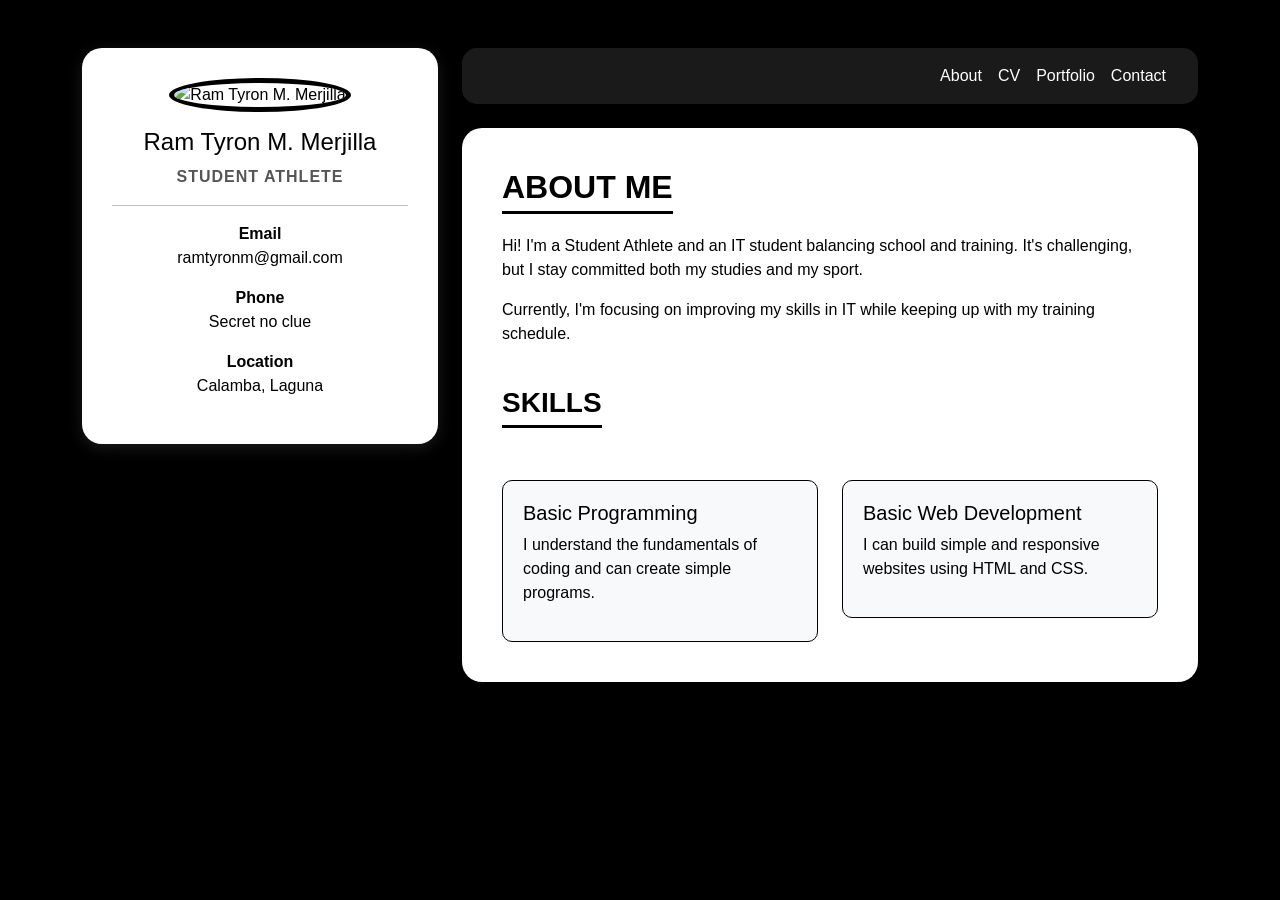
==== index.html @ 8b13f0e2 "Add files via upload" ====
<!DOCTYPE html>
<html lang="en">

<head>
    <meta charset="UTF-8">
    <meta name="viewport" content="width=device-width, initial-scale=1">

    <title>Portfolio - Ram Tyron</title>

    <link href="https://cdn.jsdelivr.net/npm/bootstrap@5.3.2/dist/css/bootstrap.min.css" rel="stylesheet">
    <link rel="stylesheet" href="style.css">
</head>
<style>
    body {
        background-color: #000000;
        /* Pure Black Background */
        color: #ffffff;
        /* White Text para sa buong body */
        font-family: 'Segoe UI', Tahoma, Geneva, Verdana, sans-serif;
    }

    /* Profile Card (Left Side) */
    .profile-card {
        background-color: #ffffff;
        /* White Card */
        color: #000000;
        /* Black text sa loob ng white card */
        padding: 30px;
        border-radius: 20px;
        box-shadow: 0 4px 15px rgba(255, 255, 255, 0.1);
    }

    .profile-card img {
        border: 5px solid #000000;
        margin-bottom: 20px;
    }

    .role {
        color: #555;
        font-weight: bold;
        letter-spacing: 1px;
    }

    /* Navigation Bar */
    .navbar {
        background-color: #1a1a1a;
        /* Dark gray/black nav */
        border-radius: 15px;
    }

    .nav-link {
        color: #ffffff !important;
        font-weight: 500;
    }

    .nav-link:hover {
        color: #cccccc !important;
    }

    /* Main Content Card (Right Side) */
    .main-card {
        background-color: #ffffff;
        /* White Card */
        color: #000000;
        /* Black text */
        padding: 40px;
        border-radius: 20px;
    }

    .section-title {
        border-bottom: 3px solid #000000;
        display: inline-block;
        padding-bottom: 5px;
        margin-bottom: 20px;
        text-transform: uppercase;
        font-weight: bold;
    }

    /* Skills Cards */
    .info-card {
        background-color: #f8f9fa;
        /* Light gray background */
        border: 1px solid #000000;
        /* Black border */
        padding: 20px;
        border-radius: 10px;
        transition: 0.3s;
    }

    .info-card:hover {
        background-color: #000000;
        color: #ffffff;
    }
</style>

<body>

    <div class="container py-5">
        <div class="row">


            <div class="col-md-4 mb-4">
                <div class="profile-card text-center">
                    <img src="https://i.pinimg.com/736x/3f/8e/89/3f8e8942e530ebf2b95d386d008b6b4d.jpg" alt="Ram Tyron M. Merjilla" class="img-fluid rounded-circle mb-3"
                        style="width: 200px; height: 200px; object-fit: cover;">

                    <h4>Ram Tyron M. Merjilla</h4>
                    <p class="role">STUDENT ATHLETE</p>

                    <hr>

                    <p><strong>Email</strong><br>ramtyronm@gmail.com</p>
                    <p><strong>Phone</strong><br>Secret no clue</p>
                    <p><strong>Location</strong><br>Calamba, Laguna</p>
                </div>
            </div>


            <div class="col-md-8">


                <nav class="navbar navbar-expand px-4 mb-4">
                    <div class="navbar-nav ms-auto">
                        <a class="nav-link" href="#">About</a>
                        <a class="nav-link" href="#">CV</a>
                        <a class="nav-link" href="#">Portfolio</a>
                        <a class="nav-link" href="#">Contact</a>
                    </div>
                </nav>


                <div class="main-card">
                    <h2 class="section-title">About Me</h2>

                    <p>
                        Hi! I'm a Student Athlete and an IT student balancing school and training.
                        It's challenging, but I stay committed both my studies and my sport.
                    </p>

                    <p>
                        Currently, I'm focusing on improving my skills in IT while keeping up
                        with my training schedule.
                    </p>

                    <h3 class="section-title mt-4">Skills</h3>

                    <div class="row g-4 mt-2">

                        <div class="col-md-6">
                            <div class="info-card">
                                <h5>Basic Programming</h5>
                                <p>I understand the fundamentals of coding and can create simple programs.</p>
                            </div>
                        </div>

                        <div class="col-md-6">
                            <div class="info-card">
                                <h5>Basic Web Development</h5>
                                <p>I can build simple and responsive websites using HTML and CSS.</p>
                            </div>
                        </div>

                    </div>
                </div>

            </div>
        </div>
    </div>

</body>

</html>
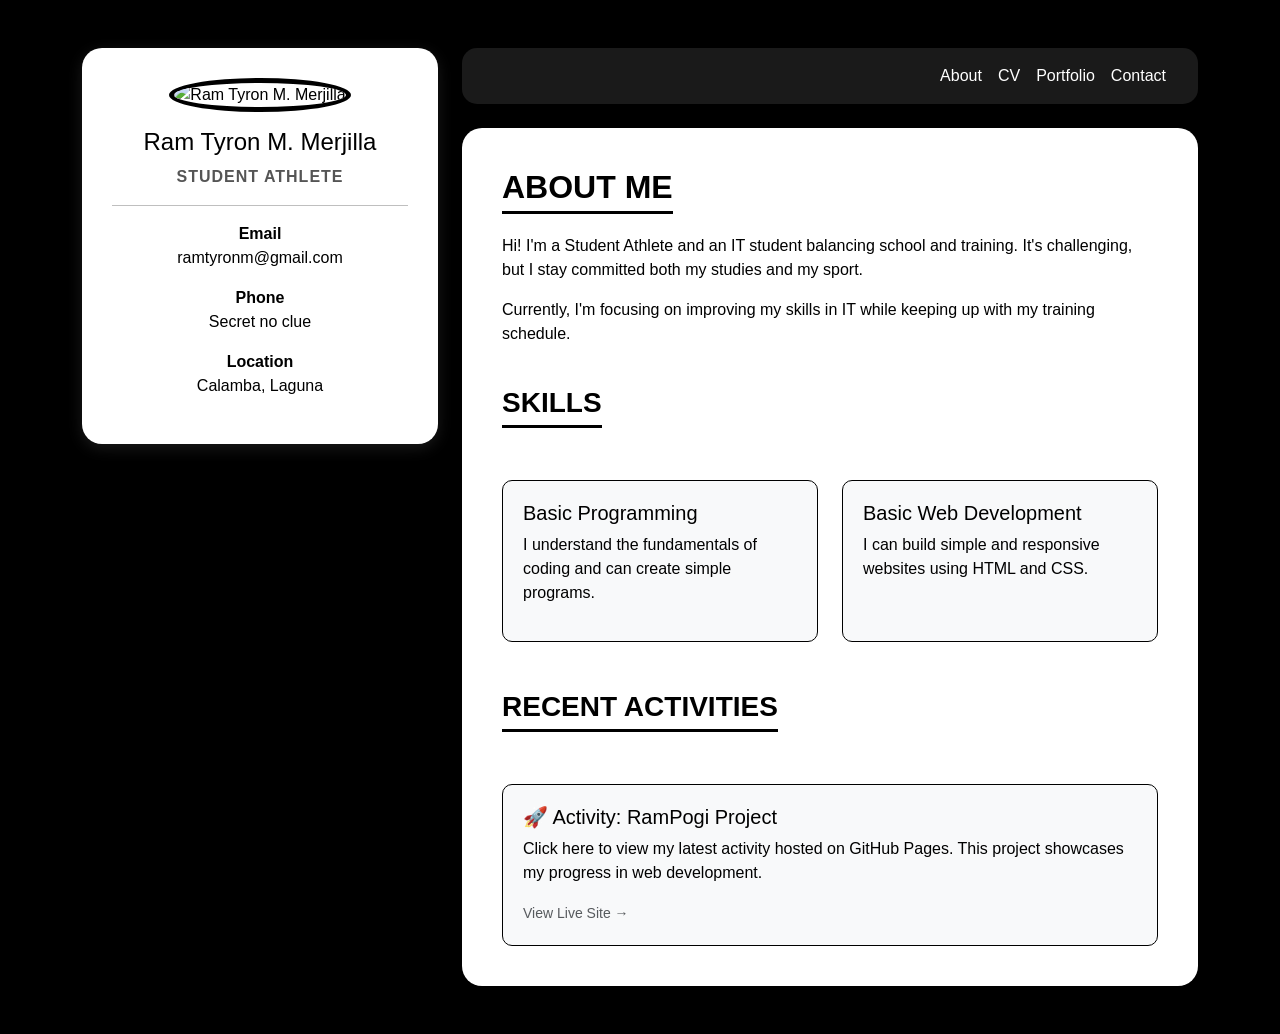
==== commit e08022cf: "Update index.html" ====
--- a/index.html
+++ b/index.html
@@ -13,18 +13,13 @@
 <style>
     body {
         background-color: #000000;
-        /* Pure Black Background */
         color: #ffffff;
-        /* White Text para sa buong body */
         font-family: 'Segoe UI', Tahoma, Geneva, Verdana, sans-serif;
     }
 
-    /* Profile Card (Left Side) */
     .profile-card {
         background-color: #ffffff;
-        /* White Card */
         color: #000000;
-        /* Black text sa loob ng white card */
         padding: 30px;
         border-radius: 20px;
         box-shadow: 0 4px 15px rgba(255, 255, 255, 0.1);
@@ -41,10 +36,8 @@
         letter-spacing: 1px;
     }
 
-    /* Navigation Bar */
     .navbar {
         background-color: #1a1a1a;
-        /* Dark gray/black nav */
         border-radius: 15px;
     }
 
@@ -57,12 +50,9 @@
         color: #cccccc !important;
     }
 
-    /* Main Content Card (Right Side) */
     .main-card {
         background-color: #ffffff;
-        /* White Card */
         color: #000000;
-        /* Black text */
         padding: 40px;
         border-radius: 20px;
     }
@@ -76,20 +66,26 @@
         font-weight: bold;
     }
 
-    /* Skills Cards */
     .info-card {
         background-color: #f8f9fa;
-        /* Light gray background */
         border: 1px solid #000000;
-        /* Black border */
         padding: 20px;
         border-radius: 10px;
         transition: 0.3s;
+        height: 100%; /* Ensures uniform card height */
+        text-decoration: none; /* For link cards */
+        display: block;
     }
 
     .info-card:hover {
         background-color: #000000;
-        color: #ffffff;
+        color: #ffffff !important;
+    }
+
+    /* Styles for the project link specifically */
+    .project-link {
+        text-decoration: none;
+        color: inherit;
     }
 </style>
 
@@ -97,7 +93,6 @@
 
     <div class="container py-5">
         <div class="row">
-
 
             <div class="col-md-4 mb-4">
                 <div class="profile-card text-center">
@@ -115,9 +110,7 @@
                 </div>
             </div>
 
-
             <div class="col-md-8">
-
 
                 <nav class="navbar navbar-expand px-4 mb-4">
                     <div class="navbar-nav ms-auto">
@@ -128,38 +121,44 @@
                     </div>
                 </nav>
 
-
                 <div class="main-card">
                     <h2 class="section-title">About Me</h2>
-
                     <p>
                         Hi! I'm a Student Athlete and an IT student balancing school and training.
                         It's challenging, but I stay committed both my studies and my sport.
                     </p>
-
                     <p>
                         Currently, I'm focusing on improving my skills in IT while keeping up
                         with my training schedule.
                     </p>
 
                     <h3 class="section-title mt-4">Skills</h3>
-
                     <div class="row g-4 mt-2">
-
                         <div class="col-md-6">
                             <div class="info-card">
                                 <h5>Basic Programming</h5>
                                 <p>I understand the fundamentals of coding and can create simple programs.</p>
                             </div>
                         </div>
-
                         <div class="col-md-6">
                             <div class="info-card">
                                 <h5>Basic Web Development</h5>
                                 <p>I can build simple and responsive websites using HTML and CSS.</p>
                             </div>
                         </div>
+                    </div>
 
+                    <h3 class="section-title mt-5">Recent Activities</h3>
+                    <div class="row g-4 mt-2">
+                        <div class="col-md-12">
+                            <a href="https://ramtyron.github.io/RamPogi.github.io/" target="_blank" class="project-link">
+                                <div class="info-card">
+                                    <h5>🚀 Activity: RamPogi Project</h5>
+                                    <p>Click here to view my latest activity hosted on GitHub Pages. This project showcases my progress in web development.</p>
+                                    <small class="text-muted">View Live Site &rarr;</small>
+                                </div>
+                            </a>
+                        </div>
                     </div>
                 </div>
 
@@ -168,5 +167,4 @@
     </div>
 
 </body>
-
-</html>+</html>
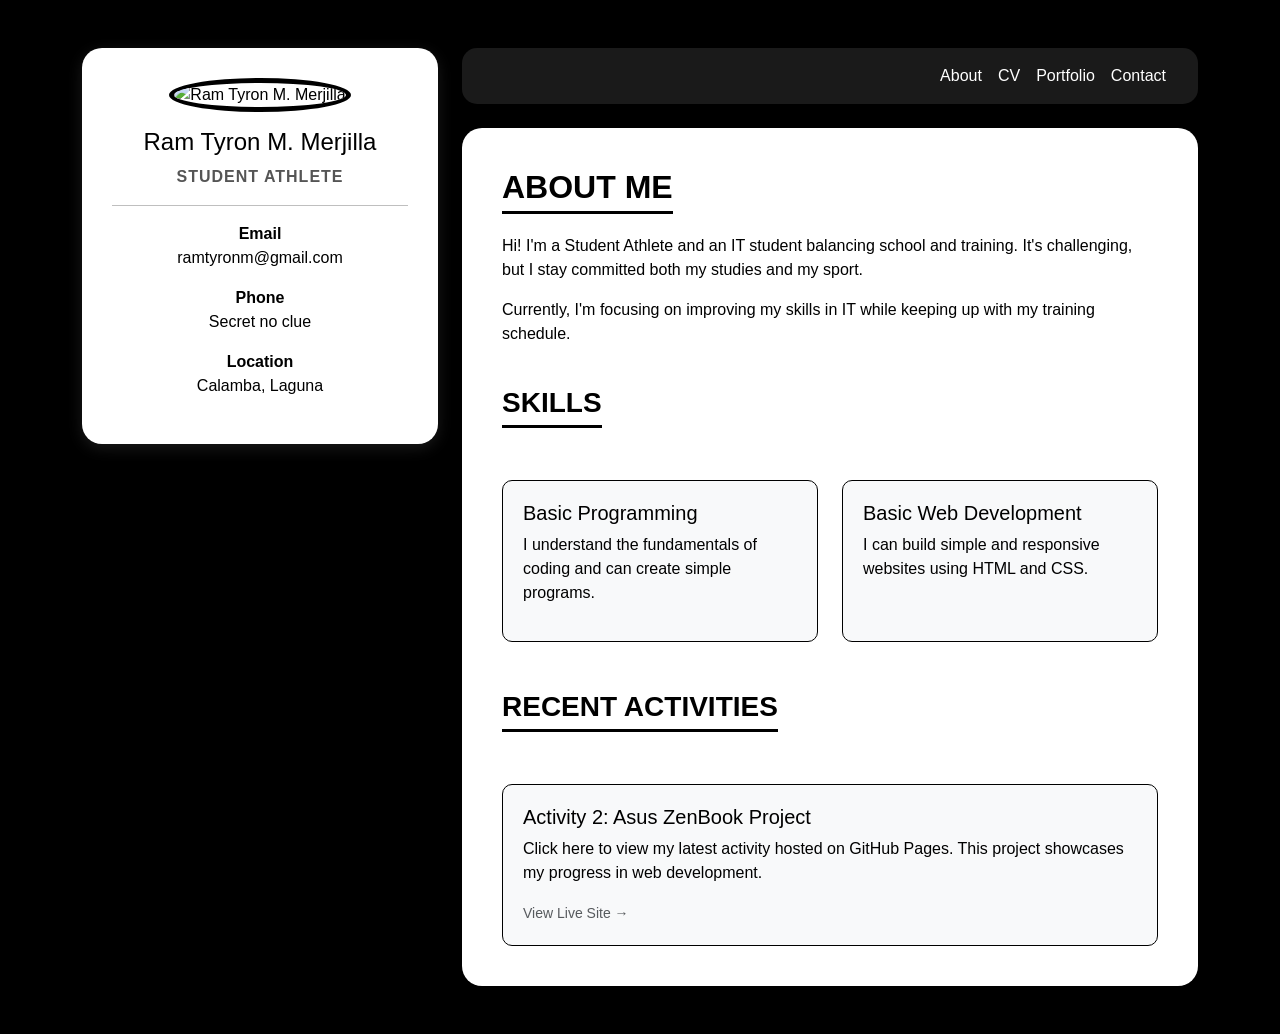
==== commit cac43eed: "renaming activity folder" ====
--- a/index.html
+++ b/index.html
@@ -153,7 +153,7 @@
                         <div class="col-md-12">
                             <a href="https://ramtyron.github.io/RamPogi.github.io/" target="_blank" class="project-link">
                                 <div class="info-card">
-                                    <h5>🚀 Activity: RamPogi Project</h5>
+                                    <h5>Activity 2: Asus ZenBook Project</h5>
                                     <p>Click here to view my latest activity hosted on GitHub Pages. This project showcases my progress in web development.</p>
                                     <small class="text-muted">View Live Site &rarr;</small>
                                 </div>
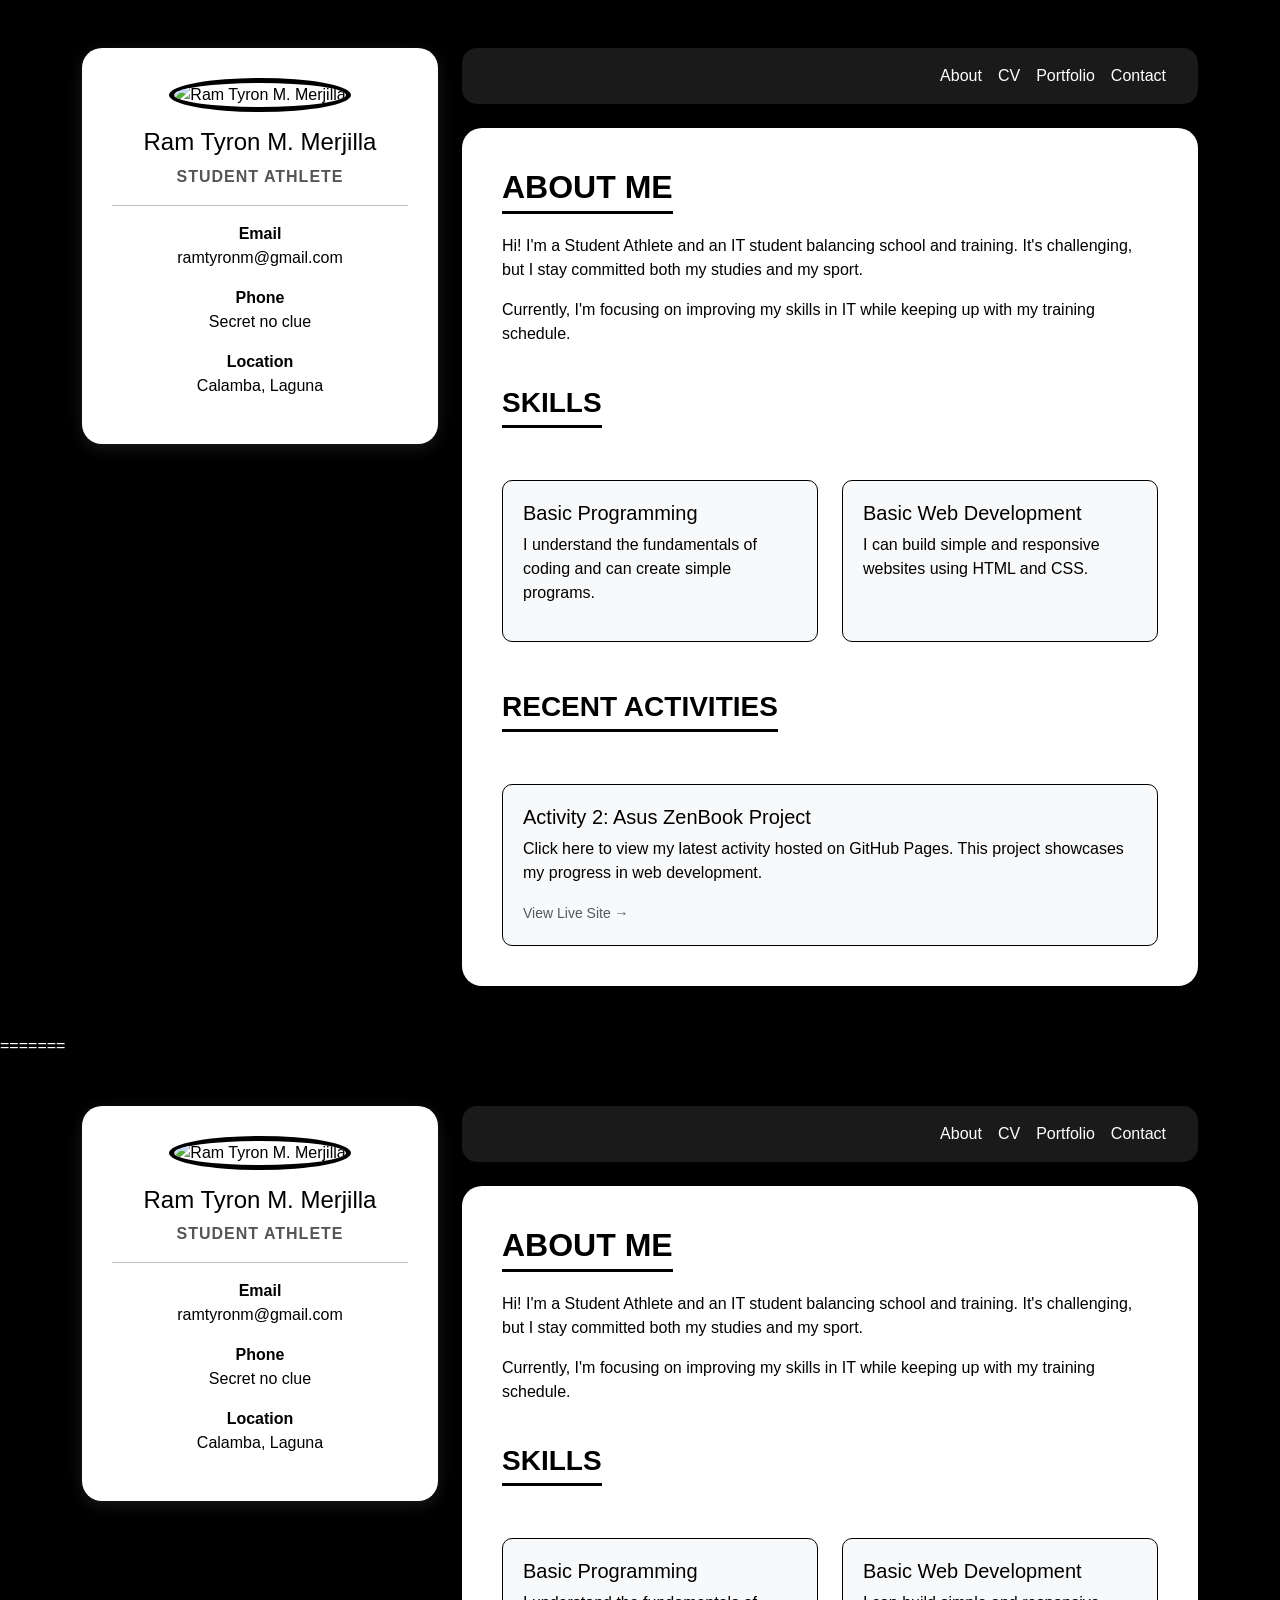
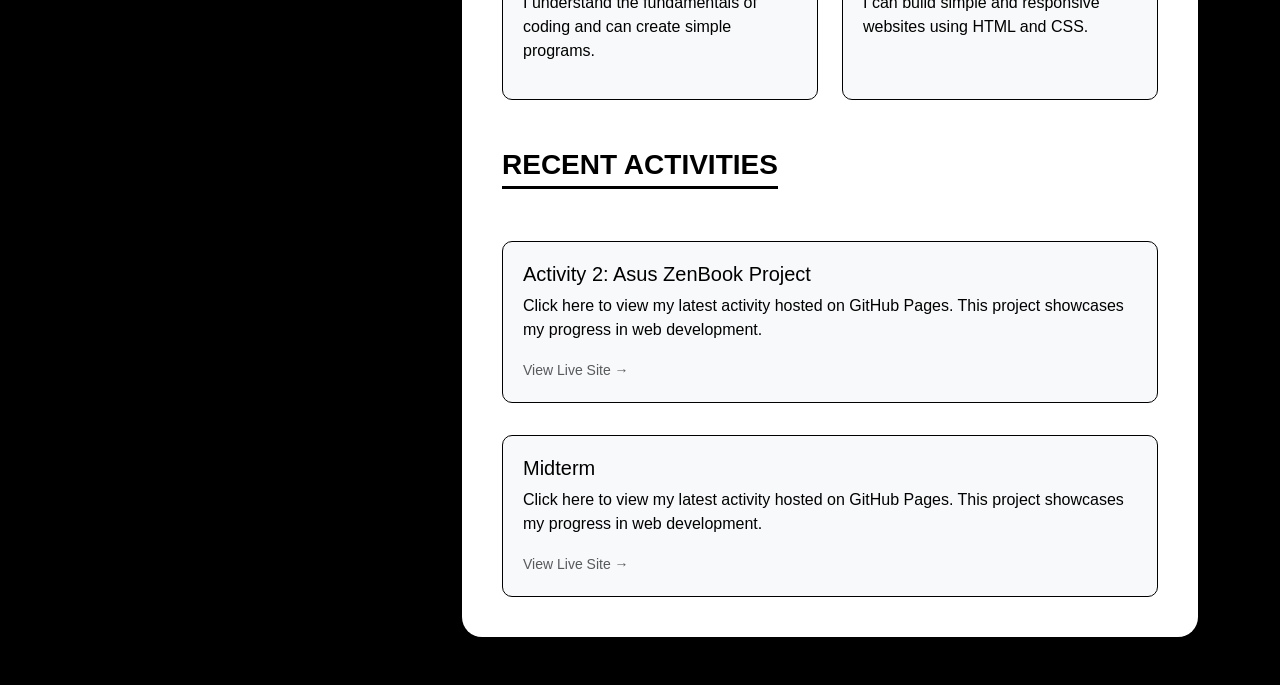
==== commit 72d708c0: "Final portfolio deployment" ====
--- a/index.html
+++ b/index.html
@@ -1,170 +1,352 @@
-<!DOCTYPE html>
-<html lang="en">
-
-<head>
-    <meta charset="UTF-8">
-    <meta name="viewport" content="width=device-width, initial-scale=1">
-
-    <title>Portfolio - Ram Tyron</title>
-
-    <link href="https://cdn.jsdelivr.net/npm/bootstrap@5.3.2/dist/css/bootstrap.min.css" rel="stylesheet">
-    <link rel="stylesheet" href="style.css">
-</head>
-<style>
-    body {
-        background-color: #000000;
-        color: #ffffff;
-        font-family: 'Segoe UI', Tahoma, Geneva, Verdana, sans-serif;
-    }
-
-    .profile-card {
-        background-color: #ffffff;
-        color: #000000;
-        padding: 30px;
-        border-radius: 20px;
-        box-shadow: 0 4px 15px rgba(255, 255, 255, 0.1);
-    }
-
-    .profile-card img {
-        border: 5px solid #000000;
-        margin-bottom: 20px;
-    }
-
-    .role {
-        color: #555;
-        font-weight: bold;
-        letter-spacing: 1px;
-    }
-
-    .navbar {
-        background-color: #1a1a1a;
-        border-radius: 15px;
-    }
-
-    .nav-link {
-        color: #ffffff !important;
-        font-weight: 500;
-    }
-
-    .nav-link:hover {
-        color: #cccccc !important;
-    }
-
-    .main-card {
-        background-color: #ffffff;
-        color: #000000;
-        padding: 40px;
-        border-radius: 20px;
-    }
-
-    .section-title {
-        border-bottom: 3px solid #000000;
-        display: inline-block;
-        padding-bottom: 5px;
-        margin-bottom: 20px;
-        text-transform: uppercase;
-        font-weight: bold;
-    }
-
-    .info-card {
-        background-color: #f8f9fa;
-        border: 1px solid #000000;
-        padding: 20px;
-        border-radius: 10px;
-        transition: 0.3s;
-        height: 100%; /* Ensures uniform card height */
-        text-decoration: none; /* For link cards */
-        display: block;
-    }
-
-    .info-card:hover {
-        background-color: #000000;
-        color: #ffffff !important;
-    }
-
-    /* Styles for the project link specifically */
-    .project-link {
-        text-decoration: none;
-        color: inherit;
-    }
-</style>
-
-<body>
-
-    <div class="container py-5">
-        <div class="row">
-
-            <div class="col-md-4 mb-4">
-                <div class="profile-card text-center">
-                    <img src="https://i.pinimg.com/736x/3f/8e/89/3f8e8942e530ebf2b95d386d008b6b4d.jpg" alt="Ram Tyron M. Merjilla" class="img-fluid rounded-circle mb-3"
-                        style="width: 200px; height: 200px; object-fit: cover;">
-
-                    <h4>Ram Tyron M. Merjilla</h4>
-                    <p class="role">STUDENT ATHLETE</p>
-
-                    <hr>
-
-                    <p><strong>Email</strong><br>ramtyronm@gmail.com</p>
-                    <p><strong>Phone</strong><br>Secret no clue</p>
-                    <p><strong>Location</strong><br>Calamba, Laguna</p>
-                </div>
-            </div>
-
-            <div class="col-md-8">
-
-                <nav class="navbar navbar-expand px-4 mb-4">
-                    <div class="navbar-nav ms-auto">
-                        <a class="nav-link" href="#">About</a>
-                        <a class="nav-link" href="#">CV</a>
-                        <a class="nav-link" href="#">Portfolio</a>
-                        <a class="nav-link" href="#">Contact</a>
-                    </div>
-                </nav>
-
-                <div class="main-card">
-                    <h2 class="section-title">About Me</h2>
-                    <p>
-                        Hi! I'm a Student Athlete and an IT student balancing school and training.
-                        It's challenging, but I stay committed both my studies and my sport.
-                    </p>
-                    <p>
-                        Currently, I'm focusing on improving my skills in IT while keeping up
-                        with my training schedule.
-                    </p>
-
-                    <h3 class="section-title mt-4">Skills</h3>
-                    <div class="row g-4 mt-2">
-                        <div class="col-md-6">
-                            <div class="info-card">
-                                <h5>Basic Programming</h5>
-                                <p>I understand the fundamentals of coding and can create simple programs.</p>
-                            </div>
-                        </div>
-                        <div class="col-md-6">
-                            <div class="info-card">
-                                <h5>Basic Web Development</h5>
-                                <p>I can build simple and responsive websites using HTML and CSS.</p>
-                            </div>
-                        </div>
-                    </div>
-
-                    <h3 class="section-title mt-5">Recent Activities</h3>
-                    <div class="row g-4 mt-2">
-                        <div class="col-md-12">
-                            <a href="https://ramtyron.github.io/RamPogi.github.io/" target="_blank" class="project-link">
-                                <div class="info-card">
-                                    <h5>Activity 2: Asus ZenBook Project</h5>
-                                    <p>Click here to view my latest activity hosted on GitHub Pages. This project showcases my progress in web development.</p>
-                                    <small class="text-muted">View Live Site &rarr;</small>
-                                </div>
-                            </a>
-                        </div>
-                    </div>
-                </div>
-
-            </div>
-        </div>
-    </div>
-
-</body>
-</html>
+<!DOCTYPE html>
+<html lang="en">
+
+<head>
+    <meta charset="UTF-8">
+    <meta name="viewport" content="width=device-width, initial-scale=1">
+
+    <title>Portfolio - Ram Tyron</title>
+
+    <link href="https://cdn.jsdelivr.net/npm/bootstrap@5.3.2/dist/css/bootstrap.min.css" rel="stylesheet">
+    <link rel="stylesheet" href="style.css">
+</head>
+<style>
+    body {
+        background-color: #000000;
+        color: #ffffff;
+        font-family: 'Segoe UI', Tahoma, Geneva, Verdana, sans-serif;
+    }
+
+    .profile-card {
+        background-color: #ffffff;
+        color: #000000;
+        padding: 30px;
+        border-radius: 20px;
+        box-shadow: 0 4px 15px rgba(255, 255, 255, 0.1);
+    }
+
+    .profile-card img {
+        border: 5px solid #000000;
+        margin-bottom: 20px;
+    }
+
+    .role {
+        color: #555;
+        font-weight: bold;
+        letter-spacing: 1px;
+    }
+
+    .navbar {
+        background-color: #1a1a1a;
+        border-radius: 15px;
+    }
+
+    .nav-link {
+        color: #ffffff !important;
+        font-weight: 500;
+    }
+
+    .nav-link:hover {
+        color: #cccccc !important;
+    }
+
+    .main-card {
+        background-color: #ffffff;
+        color: #000000;
+        padding: 40px;
+        border-radius: 20px;
+    }
+
+    .section-title {
+        border-bottom: 3px solid #000000;
+        display: inline-block;
+        padding-bottom: 5px;
+        margin-bottom: 20px;
+        text-transform: uppercase;
+        font-weight: bold;
+    }
+
+    .info-card {
+        background-color: #f8f9fa;
+        border: 1px solid #000000;
+        padding: 20px;
+        border-radius: 10px;
+        transition: 0.3s;
+        height: 100%; /* Ensures uniform card height */
+        text-decoration: none; /* For link cards */
+        display: block;
+    }
+
+    .info-card:hover {
+        background-color: #000000;
+        color: #ffffff !important;
+    }
+
+    /* Styles for the project link specifically */
+    .project-link {
+        text-decoration: none;
+        color: inherit;
+    }
+</style>
+
+<body>
+
+    <div class="container py-5">
+        <div class="row">
+
+            <div class="col-md-4 mb-4">
+                <div class="profile-card text-center">
+                    <img src="https://i.pinimg.com/736x/3f/8e/89/3f8e8942e530ebf2b95d386d008b6b4d.jpg" alt="Ram Tyron M. Merjilla" class="img-fluid rounded-circle mb-3"
+                        style="width: 200px; height: 200px; object-fit: cover;">
+
+                    <h4>Ram Tyron M. Merjilla</h4>
+                    <p class="role">STUDENT ATHLETE</p>
+
+                    <hr>
+
+                    <p><strong>Email</strong><br>ramtyronm@gmail.com</p>
+                    <p><strong>Phone</strong><br>Secret no clue</p>
+                    <p><strong>Location</strong><br>Calamba, Laguna</p>
+                </div>
+            </div>
+
+            <div class="col-md-8">
+
+                <nav class="navbar navbar-expand px-4 mb-4">
+                    <div class="navbar-nav ms-auto">
+                        <a class="nav-link" href="#">About</a>
+                        <a class="nav-link" href="#">CV</a>
+                        <a class="nav-link" href="#">Portfolio</a>
+                        <a class="nav-link" href="#">Contact</a>
+                    </div>
+                </nav>
+
+                <div class="main-card">
+                    <h2 class="section-title">About Me</h2>
+                    <p>
+                        Hi! I'm a Student Athlete and an IT student balancing school and training.
+                        It's challenging, but I stay committed both my studies and my sport.
+                    </p>
+                    <p>
+                        Currently, I'm focusing on improving my skills in IT while keeping up
+                        with my training schedule.
+                    </p>
+
+                    <h3 class="section-title mt-4">Skills</h3>
+                    <div class="row g-4 mt-2">
+                        <div class="col-md-6">
+                            <div class="info-card">
+                                <h5>Basic Programming</h5>
+                                <p>I understand the fundamentals of coding and can create simple programs.</p>
+                            </div>
+                        </div>
+                        <div class="col-md-6">
+                            <div class="info-card">
+                                <h5>Basic Web Development</h5>
+                                <p>I can build simple and responsive websites using HTML and CSS.</p>
+                            </div>
+                        </div>
+                    </div>
+
+                    <h3 class="section-title mt-5">Recent Activities</h3>
+                    <div class="row g-4 mt-2">
+                        <div class="col-md-12">
+                            <a href="https://ramtyron.github.io/RamPogi.github.io/" target="_blank" class="project-link">
+                                <div class="info-card">
+                                    <h5>Activity 2: Asus ZenBook Project</h5>
+                                    <p>Click here to view my latest activity hosted on GitHub Pages. This project showcases my progress in web development.</p>
+                                    <small class="text-muted">View Live Site &rarr;</small>
+                                </div>
+                            </a>
+                        </div>
+                    </div>
+                </div>
+
+            </div>
+        </div>
+    </div>
+
+</body>
+</html>
+=======
+<!DOCTYPE html>
+<html lang="en">
+
+<head>
+    <meta charset="UTF-8">
+    <meta name="viewport" content="width=device-width, initial-scale=1">
+
+    <title>Portfolio - Ram Tyron</title>
+
+    <link href="https://cdn.jsdelivr.net/npm/bootstrap@5.3.2/dist/css/bootstrap.min.css" rel="stylesheet">
+    <link rel="stylesheet" href="style.css">
+</head>
+<style>
+    body {
+        background-color: #000000;
+        color: #ffffff;
+        font-family: 'Segoe UI', Tahoma, Geneva, Verdana, sans-serif;
+    }
+
+    .profile-card {
+        background-color: #ffffff;
+        color: #000000;
+        padding: 30px;
+        border-radius: 20px;
+        box-shadow: 0 4px 15px rgba(255, 255, 255, 0.1);
+    }
+
+    .profile-card img {
+        border: 5px solid #000000;
+        margin-bottom: 20px;
+    }
+
+    .role {
+        color: #555;
+        font-weight: bold;
+        letter-spacing: 1px;
+    }
+
+    .navbar {
+        background-color: #1a1a1a;
+        border-radius: 15px;
+    }
+
+    .nav-link {
+        color: #ffffff !important;
+        font-weight: 500;
+    }
+
+    .nav-link:hover {
+        color: #cccccc !important;
+    }
+
+    .main-card {
+        background-color: #ffffff;
+        color: #000000;
+        padding: 40px;
+        border-radius: 20px;
+    }
+
+    .section-title {
+        border-bottom: 3px solid #000000;
+        display: inline-block;
+        padding-bottom: 5px;
+        margin-bottom: 20px;
+        text-transform: uppercase;
+        font-weight: bold;
+    }
+
+    .info-card {
+        background-color: #f8f9fa;
+        border: 1px solid #000000;
+        padding: 20px;
+        border-radius: 10px;
+        transition: 0.3s;
+        height: 100%; /* Ensures uniform card height */
+        text-decoration: none; /* For link cards */
+        display: block;
+    }
+
+    .info-card:hover {
+        background-color: #000000;
+        color: #ffffff !important;
+    }
+
+    /* Styles for the project link specifically */
+    .project-link {
+        text-decoration: none;
+        color: inherit;
+    }
+</style>
+
+<body>
+
+    <div class="container py-5">
+        <div class="row">
+
+            <div class="col-md-4 mb-4">
+                <div class="profile-card text-center">
+                    <img src="https://i.pinimg.com/736x/3f/8e/89/3f8e8942e530ebf2b95d386d008b6b4d.jpg" alt="Ram Tyron M. Merjilla" class="img-fluid rounded-circle mb-3"
+                        style="width: 200px; height: 200px; object-fit: cover;">
+
+                    <h4>Ram Tyron M. Merjilla</h4>
+                    <p class="role">STUDENT ATHLETE</p>
+
+                    <hr>
+
+                    <p><strong>Email</strong><br>ramtyronm@gmail.com</p>
+                    <p><strong>Phone</strong><br>Secret no clue</p>
+                    <p><strong>Location</strong><br>Calamba, Laguna</p>
+                </div>
+            </div>
+
+            <div class="col-md-8">
+
+                <nav class="navbar navbar-expand px-4 mb-4">
+                    <div class="navbar-nav ms-auto">
+                        <a class="nav-link" href="#">About</a>
+                        <a class="nav-link" href="#">CV</a>
+                        <a class="nav-link" href="#">Portfolio</a>
+                        <a class="nav-link" href="#">Contact</a>
+                    </div>
+                </nav>
+
+                <div class="main-card">
+                    <h2 class="section-title">About Me</h2>
+                    <p>
+                        Hi! I'm a Student Athlete and an IT student balancing school and training.
+                        It's challenging, but I stay committed both my studies and my sport.
+                    </p>
+                    <p>
+                        Currently, I'm focusing on improving my skills in IT while keeping up
+                        with my training schedule.
+                    </p>
+
+                    <h3 class="section-title mt-4">Skills</h3>
+                    <div class="row g-4 mt-2">
+                        <div class="col-md-6">
+                            <div class="info-card">
+                                <h5>Basic Programming</h5>
+                                <p>I understand the fundamentals of coding and can create simple programs.</p>
+                            </div>
+                        </div>
+                        <div class="col-md-6">
+                            <div class="info-card">
+                                <h5>Basic Web Development</h5>
+                                <p>I can build simple and responsive websites using HTML and CSS.</p>
+                            </div>
+                        </div>
+                    </div>
+
+                    <h3 class="section-title mt-5">Recent Activities</h3>
+                    <div class="row g-4 mt-2">
+                        <div class="col-md-12">
+                            <a href="https://ramtyron.github.io/RamPogi.github.io/" target="_blank" class="project-link">
+                                <div class="info-card">
+                                    <h5>Activity 2: Asus ZenBook Project</h5>
+                                    <p>Click here to view my latest activity hosted on GitHub Pages. This project showcases my progress in web development.</p>
+                                    <small class="text-muted">View Live Site &rarr;</small>
+                                </div>
+                            </a>
+                        </div>
+                    </div>
+                    <div class="row g-4 mt-2">
+                        <div class="col-md-12">
+                            <a href="https://ramtyron.github.io/Midterms/" target="_blank" class="project-link">
+                                <div class="info-card">
+                                    <h5>Midterm</h5>
+                                    <p>Click here to view my latest activity hosted on GitHub Pages. This project showcases my progress in web development.</p>
+                                    <small class="text-muted">View Live Site &rarr;</small>
+                                </div>
+                            </a>
+                        </div>
+                    </div>
+                </div>
+
+            </div>
+        </div>
+    </div>
+
+</body>
+</html>
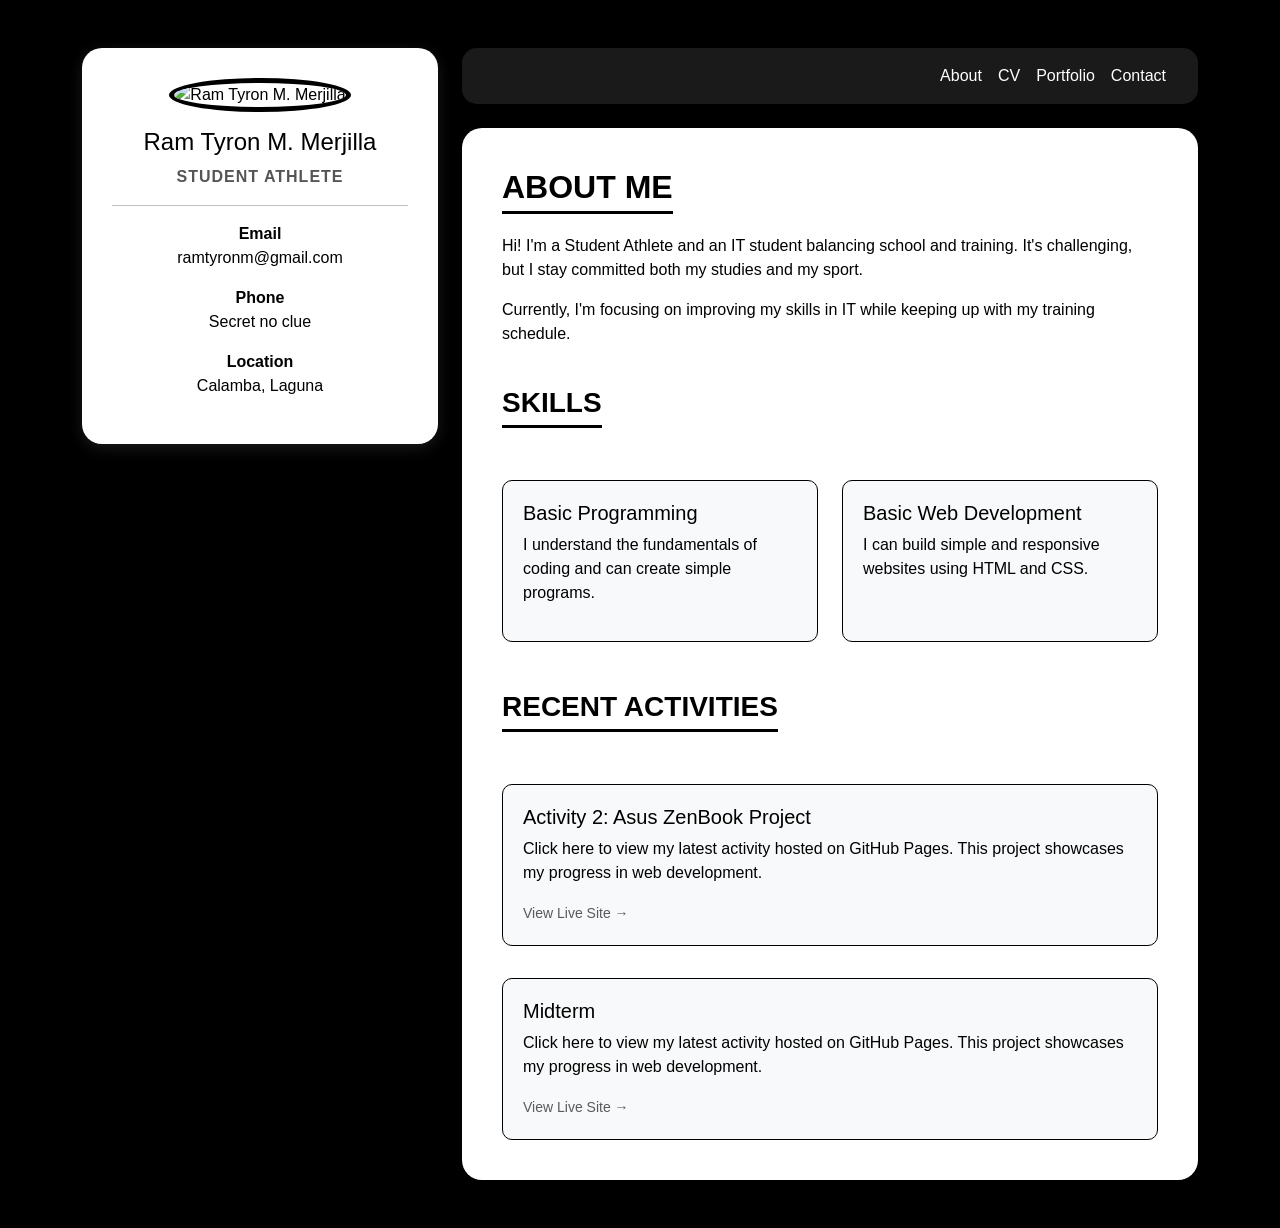
==== commit 9d771f8e: "Updated my portfolio" ====
--- a/index.html
+++ b/index.html
@@ -1,174 +1,3 @@
-<!DOCTYPE html>
-<html lang="en">
-
-<head>
-    <meta charset="UTF-8">
-    <meta name="viewport" content="width=device-width, initial-scale=1">
-
-    <title>Portfolio - Ram Tyron</title>
-
-    <link href="https://cdn.jsdelivr.net/npm/bootstrap@5.3.2/dist/css/bootstrap.min.css" rel="stylesheet">
-    <link rel="stylesheet" href="style.css">
-</head>
-<style>
-    body {
-        background-color: #000000;
-        color: #ffffff;
-        font-family: 'Segoe UI', Tahoma, Geneva, Verdana, sans-serif;
-    }
-
-    .profile-card {
-        background-color: #ffffff;
-        color: #000000;
-        padding: 30px;
-        border-radius: 20px;
-        box-shadow: 0 4px 15px rgba(255, 255, 255, 0.1);
-    }
-
-    .profile-card img {
-        border: 5px solid #000000;
-        margin-bottom: 20px;
-    }
-
-    .role {
-        color: #555;
-        font-weight: bold;
-        letter-spacing: 1px;
-    }
-
-    .navbar {
-        background-color: #1a1a1a;
-        border-radius: 15px;
-    }
-
-    .nav-link {
-        color: #ffffff !important;
-        font-weight: 500;
-    }
-
-    .nav-link:hover {
-        color: #cccccc !important;
-    }
-
-    .main-card {
-        background-color: #ffffff;
-        color: #000000;
-        padding: 40px;
-        border-radius: 20px;
-    }
-
-    .section-title {
-        border-bottom: 3px solid #000000;
-        display: inline-block;
-        padding-bottom: 5px;
-        margin-bottom: 20px;
-        text-transform: uppercase;
-        font-weight: bold;
-    }
-
-    .info-card {
-        background-color: #f8f9fa;
-        border: 1px solid #000000;
-        padding: 20px;
-        border-radius: 10px;
-        transition: 0.3s;
-        height: 100%; /* Ensures uniform card height */
-        text-decoration: none; /* For link cards */
-        display: block;
-    }
-
-    .info-card:hover {
-        background-color: #000000;
-        color: #ffffff !important;
-    }
-
-    /* Styles for the project link specifically */
-    .project-link {
-        text-decoration: none;
-        color: inherit;
-    }
-</style>
-
-<body>
-
-    <div class="container py-5">
-        <div class="row">
-
-            <div class="col-md-4 mb-4">
-                <div class="profile-card text-center">
-                    <img src="https://i.pinimg.com/736x/3f/8e/89/3f8e8942e530ebf2b95d386d008b6b4d.jpg" alt="Ram Tyron M. Merjilla" class="img-fluid rounded-circle mb-3"
-                        style="width: 200px; height: 200px; object-fit: cover;">
-
-                    <h4>Ram Tyron M. Merjilla</h4>
-                    <p class="role">STUDENT ATHLETE</p>
-
-                    <hr>
-
-                    <p><strong>Email</strong><br>ramtyronm@gmail.com</p>
-                    <p><strong>Phone</strong><br>Secret no clue</p>
-                    <p><strong>Location</strong><br>Calamba, Laguna</p>
-                </div>
-            </div>
-
-            <div class="col-md-8">
-
-                <nav class="navbar navbar-expand px-4 mb-4">
-                    <div class="navbar-nav ms-auto">
-                        <a class="nav-link" href="#">About</a>
-                        <a class="nav-link" href="#">CV</a>
-                        <a class="nav-link" href="#">Portfolio</a>
-                        <a class="nav-link" href="#">Contact</a>
-                    </div>
-                </nav>
-
-                <div class="main-card">
-                    <h2 class="section-title">About Me</h2>
-                    <p>
-                        Hi! I'm a Student Athlete and an IT student balancing school and training.
-                        It's challenging, but I stay committed both my studies and my sport.
-                    </p>
-                    <p>
-                        Currently, I'm focusing on improving my skills in IT while keeping up
-                        with my training schedule.
-                    </p>
-
-                    <h3 class="section-title mt-4">Skills</h3>
-                    <div class="row g-4 mt-2">
-                        <div class="col-md-6">
-                            <div class="info-card">
-                                <h5>Basic Programming</h5>
-                                <p>I understand the fundamentals of coding and can create simple programs.</p>
-                            </div>
-                        </div>
-                        <div class="col-md-6">
-                            <div class="info-card">
-                                <h5>Basic Web Development</h5>
-                                <p>I can build simple and responsive websites using HTML and CSS.</p>
-                            </div>
-                        </div>
-                    </div>
-
-                    <h3 class="section-title mt-5">Recent Activities</h3>
-                    <div class="row g-4 mt-2">
-                        <div class="col-md-12">
-                            <a href="https://ramtyron.github.io/RamPogi.github.io/" target="_blank" class="project-link">
-                                <div class="info-card">
-                                    <h5>Activity 2: Asus ZenBook Project</h5>
-                                    <p>Click here to view my latest activity hosted on GitHub Pages. This project showcases my progress in web development.</p>
-                                    <small class="text-muted">View Live Site &rarr;</small>
-                                </div>
-                            </a>
-                        </div>
-                    </div>
-                </div>
-
-            </div>
-        </div>
-    </div>
-
-</body>
-</html>
-=======
 <!DOCTYPE html>
 <html lang="en">
 
